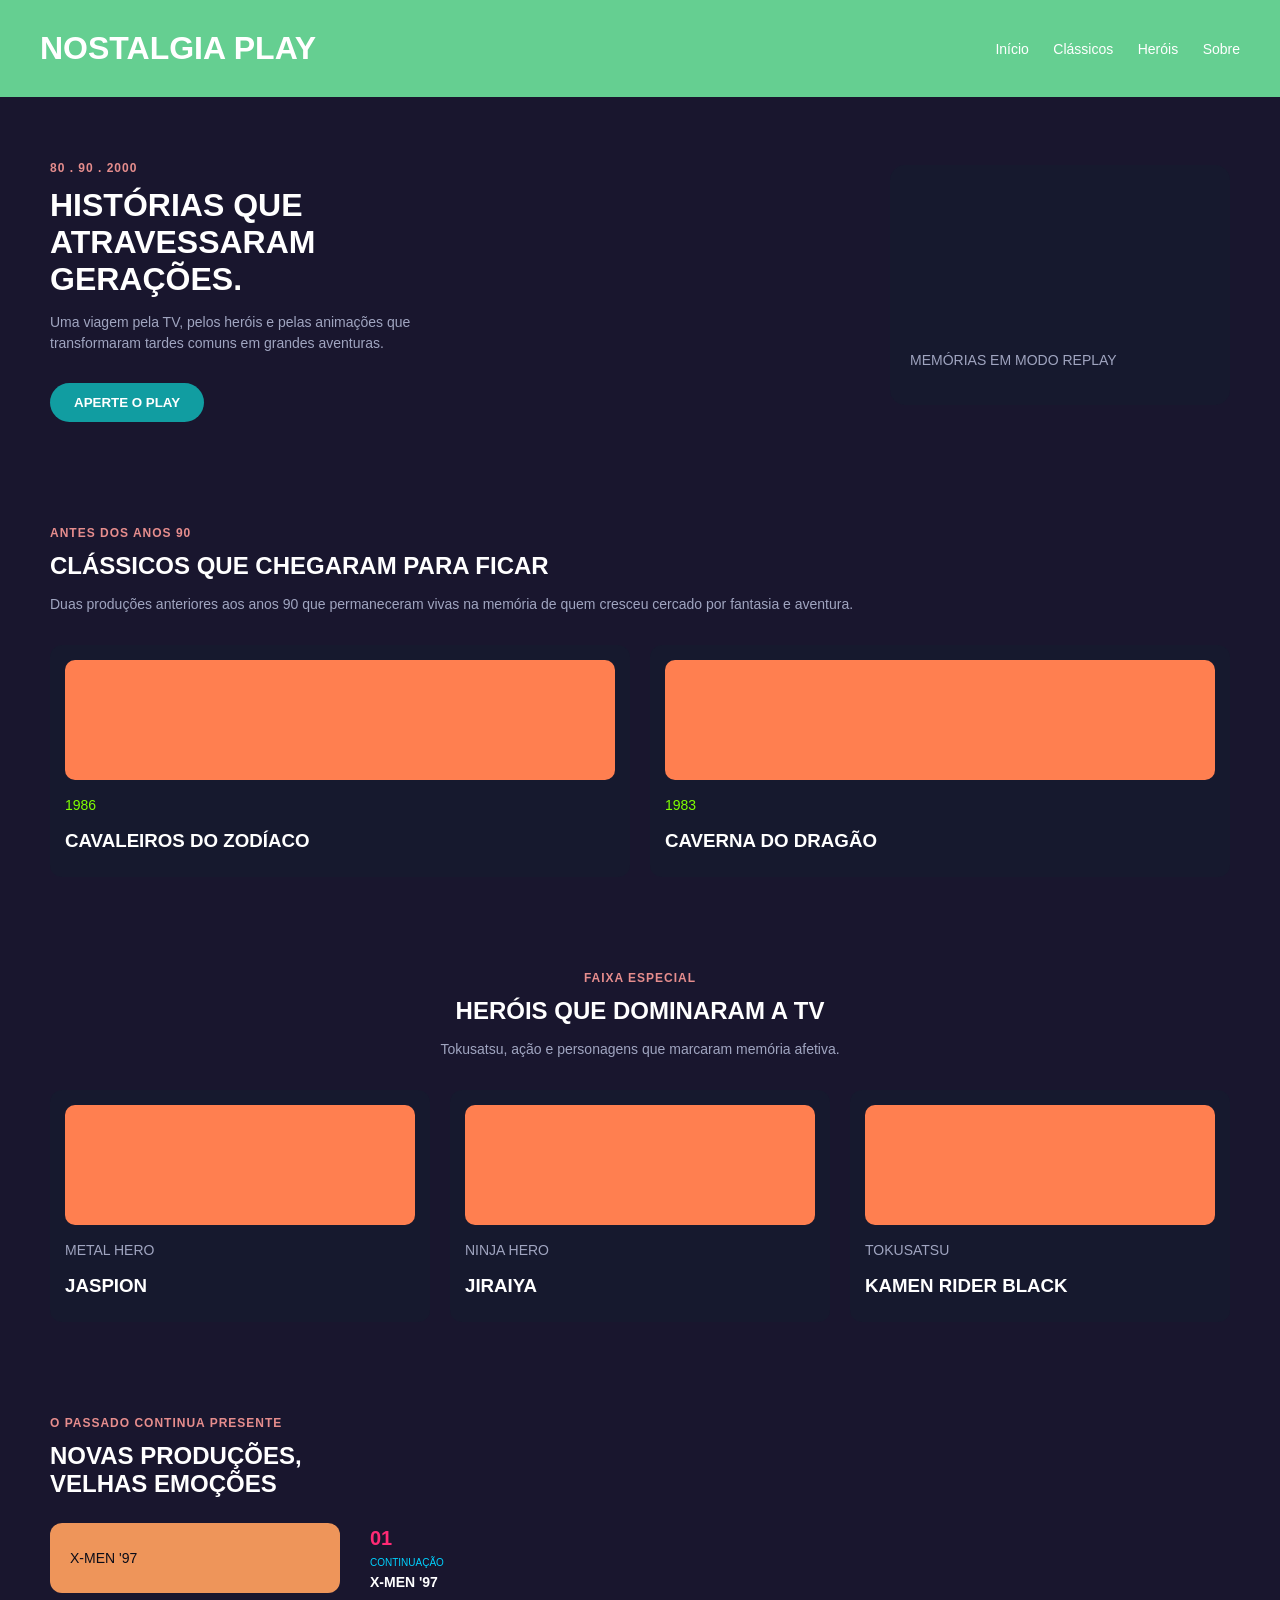
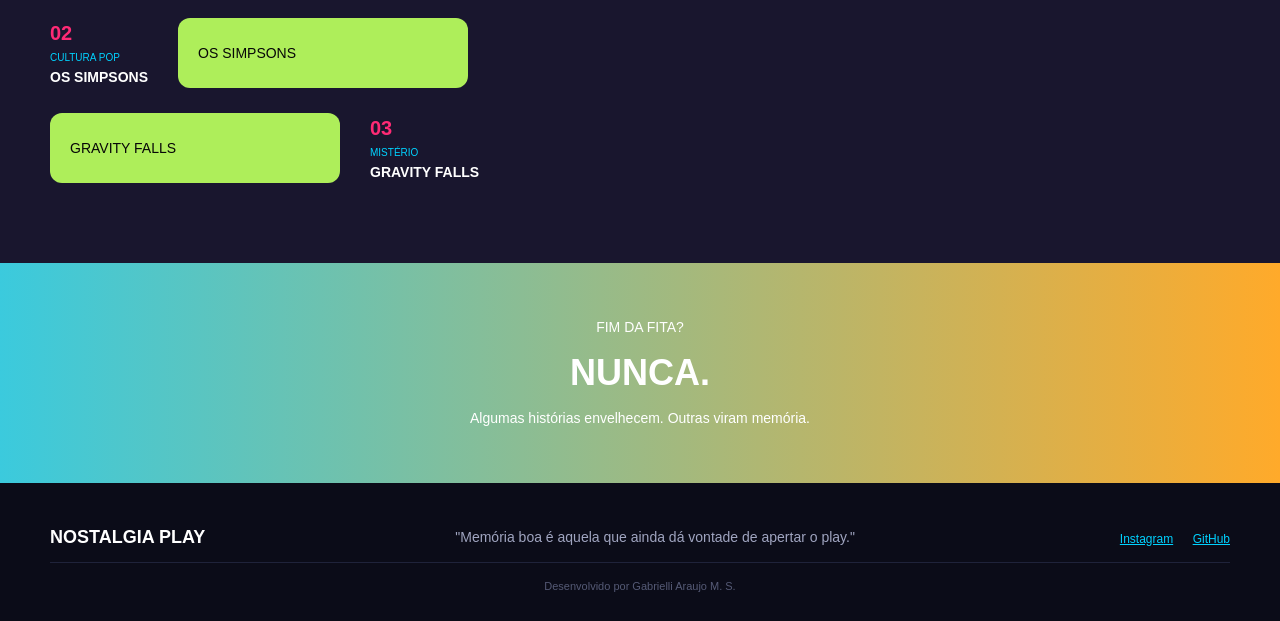
==== LIMA/Somativa/index.html @ e6df50cd "Somativa 22/10/2026" ====
<!DOCTYPE html>
<html lang="pt-BR">
<head>
    <meta charset="UTF-8">
    <title>Nostalgia Play</title>
    <link rel="stylesheet" href="style.css">
</head>
<body>
    <header>
        <nav>
            <div class="logo"><h1>NOSTALGIA PLAY</h1></div>
            <div class="abadepesquisa">
                <a href="#">Início</a>
                <a href="#">Clássicos</a>
                <a href="#">Heróis</a>
                <a href="#">Sobre</a>
            </div>
        </nav>
    </header>

    
    <section class="banner-principal">
        <div class="texto-banner">
            <p class="subtitulo">80 . 90 . 2000</p>
            <h1>HISTÓRIAS QUE ATRAVESSARAM GERAÇÕES.</h1>
            <p>Uma viagem pela TV, pelos heróis e pelas animações que transformaram tardes comuns em grandes aventuras.</p>
            <button class="botao-play">APERTE O PLAY</button>
        </div>
        <div class="imagem-ilustracao">
            <div class="bloco-card">
                <p>MEMÓRIAS EM MODO REPLAY</p>
            </div>
        </div>
    </section>

   
    <section class="secao-classicos">
        <p class="subtitulo">ANTES DOS ANOS 90</p>
        <h2>CLÁSSICOS QUE CHEGARAM PARA FICAR</h2>
        <p class="descricao-secao">Duas produções anteriores aos anos 90 que permaneceram vivas na memória de quem cresceu cercado por fantasia e aventura.</p>

        <div class="container-cards">
          
            <div class="card-item">
                <div class="caixa-cor roxo">
                    <div class="circulo azul-claro"></div>
                </div>
                <p class="ano">1986</p>
                <h3>CAVALEIROS DO ZODÍACO</h3>
            </div>

           
            <div class="card-item">
                <div class="caixa-cor rosa">
                    <div class="circulo amarelo"></div>
                </div>
                <p class="ano">1983</p>
                <h3>CAVERNA DO DRAGÃO</h3>
            </div>
        </div>
    </section>

    
    <section class="secao-herois">
        <p class="subtitulo centralizado">FAIXA ESPECIAL</p>
        <h2 class="centralizado">HERÓIS QUE DOMINARAM A TV</h2>
        <p class="descricao-secao centralizado">Tokusatsu, ação e personagens que marcaram memória afetiva.</p>

        <div class="container-cards">
            
            <div class="card-heroi">
                <div class="caixa-cor"></div>
                <p class="categoria">METAL HERO</p>
                <h3>JASPION</h3>
            </div>

          
            <div class="card-heroi">
                <div class="caixa-cor"></div>
                <p class="categoria">NINJA HERO</p>
                <h3>JIRAIYA</h3>
            </div>

           
            <div class="card-heroi">
                <div class="caixa-cor"></div>
                <p class="categoria">TOKUSATSU</p>
                <h3>KAMEN RIDER BLACK</h3>
            </div>
        </div>
    </section>

    <section class="secao-presente">
        <p class="subtitulo">O PASSADO CONTINUA PRESENTE</p>
        <h2>NOVAS PRODUÇÕES,<br>VELHAS EMOÇÕES</h2>

        <div class="lista-producoes">
        
            <div class="item-producao">
                <div class="bloco-grande1">
                    <p class="titulo-destaque">X-MEN '97</p>
                    
                </div>
                <div class="">
                    <p class="numero">01</p>
                    <p class="sub-texto">CONTINUAÇÃO</p>
                    <p class="nome-desenho">X-MEN '97</p>
                </div>
            </div>

           
            <div class="item-producao">
                <div class="texto-lado">
                    <p class="numero">02</p>
                    <p class="sub-texto">CULTURA POP</p>
                    <p class="nome-desenho">OS SIMPSONS</p>
                </div>
                <div class="bloco-grande2">
                    <p class="titulo-destaque">OS SIMPSONS</p>
                    
                </div>
            </div>

           
            <div class="item-producao">
                <div class="bloco-grande2">
                    <p class="titulo-destaque">GRAVITY FALLS</p>
                    <div class="circulo rosa"></div>
                </div>
                <div class="texto-lado">
                    <p class="numero">03</p>
                    <p class="sub-texto">MISTÉRIO</p>
                    <p class="nome-desenho">GRAVITY FALLS</p>
                </div>
            </div>
        </div>
    </section>

   
    <section class="banner-final">
        <p>FIM DA FITA?</p>
        <h2>NUNCA.</h2>
        <p>Algumas histórias envelhecem. Outras viram memória.</p>
    </section>

    <footer>
        <div class="rodape">
            <div class="logo">NOSTALGIA <span>PLAY</span></div>
            <p class="frase-rodape">"Memória boa é aquela que ainda dá vontade de apertar o play."</p>
            <div class="redes-sociais">
                <a href="#">Instagram</a>
                <a href="#">GitHub</a>
            </div>
        </div>
        <p class="creditos">Desenvolvido por Gabrielli Araujo M. S.</p>
    </footer>

</body>
</html>
---- LIMA/Somativa/style.css ----
body {
    background-color: #19162e;
    color: #ffffff; 
    font-family: Arial, sans-serif;
    margin: 0;
    padding: 0;
}


header {
    background-color: #65cf91;
    padding: 20px 40px;
}

nav {
    display: flex;
    justify-content: space-between;
    align-items: center;
}

.logo {
    font-weight: bold;
    font-size: 18px;
}


nav  a {
    color: #ffffff;
    text-decoration: none;
    margin-left: 20px;
    font-size: 14px;
}

.subtitulo {
    color: #e68d8d;
    font-size: 12px;
    font-weight: bold;
    letter-spacing: 1px;
    margin-bottom: 5px;
}

h1, h2, h3 {
    margin: 10px 0;
}

h1 {
    font-size: 32px;
}

h2 {
    font-size: 24px;
}

p {
    color: #a0a5c0;
    font-size: 14px;
    line-height: 1.5;
}

.centralizado {
    text-align: center;
}


.botao-play {
    background-color: #119da1;
    color: white;
    border: none;
    padding: 12px 24px;
    border-radius: 20px;
    font-weight: bold;
    cursor: pointer;
    margin-top: 15px;
}


.banner-principal {
    display: flex;
    padding: 50px;
    justify-content: space-between;
    align-items: center;
}

.texto-banner {
    max-width: 450px;
}

.imagem-ilustracao {
    width: 300px;
    height: 200px;
    background-color: #16192e;
    border-radius: 15px;
    padding: 20px;
    display: flex;
    align-items: flex-end;
}


.secao-classicos{
    padding: 40px 50px;
}
.secao-herois{
    padding: 40px 50px
}

.secao-presente{
    padding: 40px 50px;
}


.container-cards {
    display: flex;
    gap: 20px;
    margin-top: 30px;
}

.card-item, .card-heroi {
    background-color: #16192e;
    padding: 15px;
    border-radius: 12px;
    width: 100%;
}




.caixa-cor{
    background-color: coral;
     height: 120px;
    border-radius: 10px;
    position: relative;
    margin-bottom: 15px;
}


.ano{
    color: chartreuse;
}

.item-producao {
    display: flex;
    align-items: center;
    gap: 30px;
    margin-top: 25px;
}

.bloco-grande {
    width: 250px;
    height: 70px;
    border-radius: 12px;
    display: flex;
    align-items: center;
    justify-content: space-between;
    padding: 0 20px;
    position: relative;
}

.bloco-grande1{
    background-color:#ee955a;
       width: 250px;
    height: 70px;
    border-radius: 12px;
    display: flex;
    align-items: center;
    justify-content: space-between;
    padding: 0 20px;
    position: relative;
    p{
        color: #0b0c18;
    }
}

.bloco-grande2{
    background-color:#aeee5a;
       width: 250px;
    height: 70px;
    border-radius: 12px;
    display: flex;
    align-items: center;
    justify-content: space-between;
    padding: 0 20px;
    position: relative;
    p{
        color: #070707
    }
}





.bloco-grande .titulo-destaque {
    color: #0d0f1d;
    font-weight: bold;
    font-size: 18px;
    margin: 0;
}

.texto-lado {
    display: flex;
    flex-direction: column;
}

.numero {
    color: #ff2a75;
    font-size: 20px;
    font-weight: bold;
    margin: 0;
}

.sub-texto {
    color: #00d2ff;
    font-size: 10px;
    margin: 2px 0;
}

.nome-desenho {
    color: #ffffff;
    font-weight: bold;
    margin: 0;
}


.banner-final {
    background: linear-gradient(90deg, #3bcadd, #ffaa2a);
    text-align: center;
    padding: 40px 20px;
    margin-top: 40px;
}

.banner-final h2 {
    font-size: 36px;
    margin: 5px 0;
}

.banner-final p {
    color: #ffffff;
}


footer {
    background-color: #0b0c18;
    padding: 30px 50px 15px 50px;
}

.rodape {
    display: flex;
    justify-content: space-between;
    align-items: center;
    border-bottom: 1px solid #1f233a;
}


.redes-sociais a {
    color: #00d2ff;
    font-size: 12px;
    margin-left: 15px;
}

.creditos {
    text-align: center;
    font-size: 11px;
    color: #555a75;
    margin-top: 15px;
}
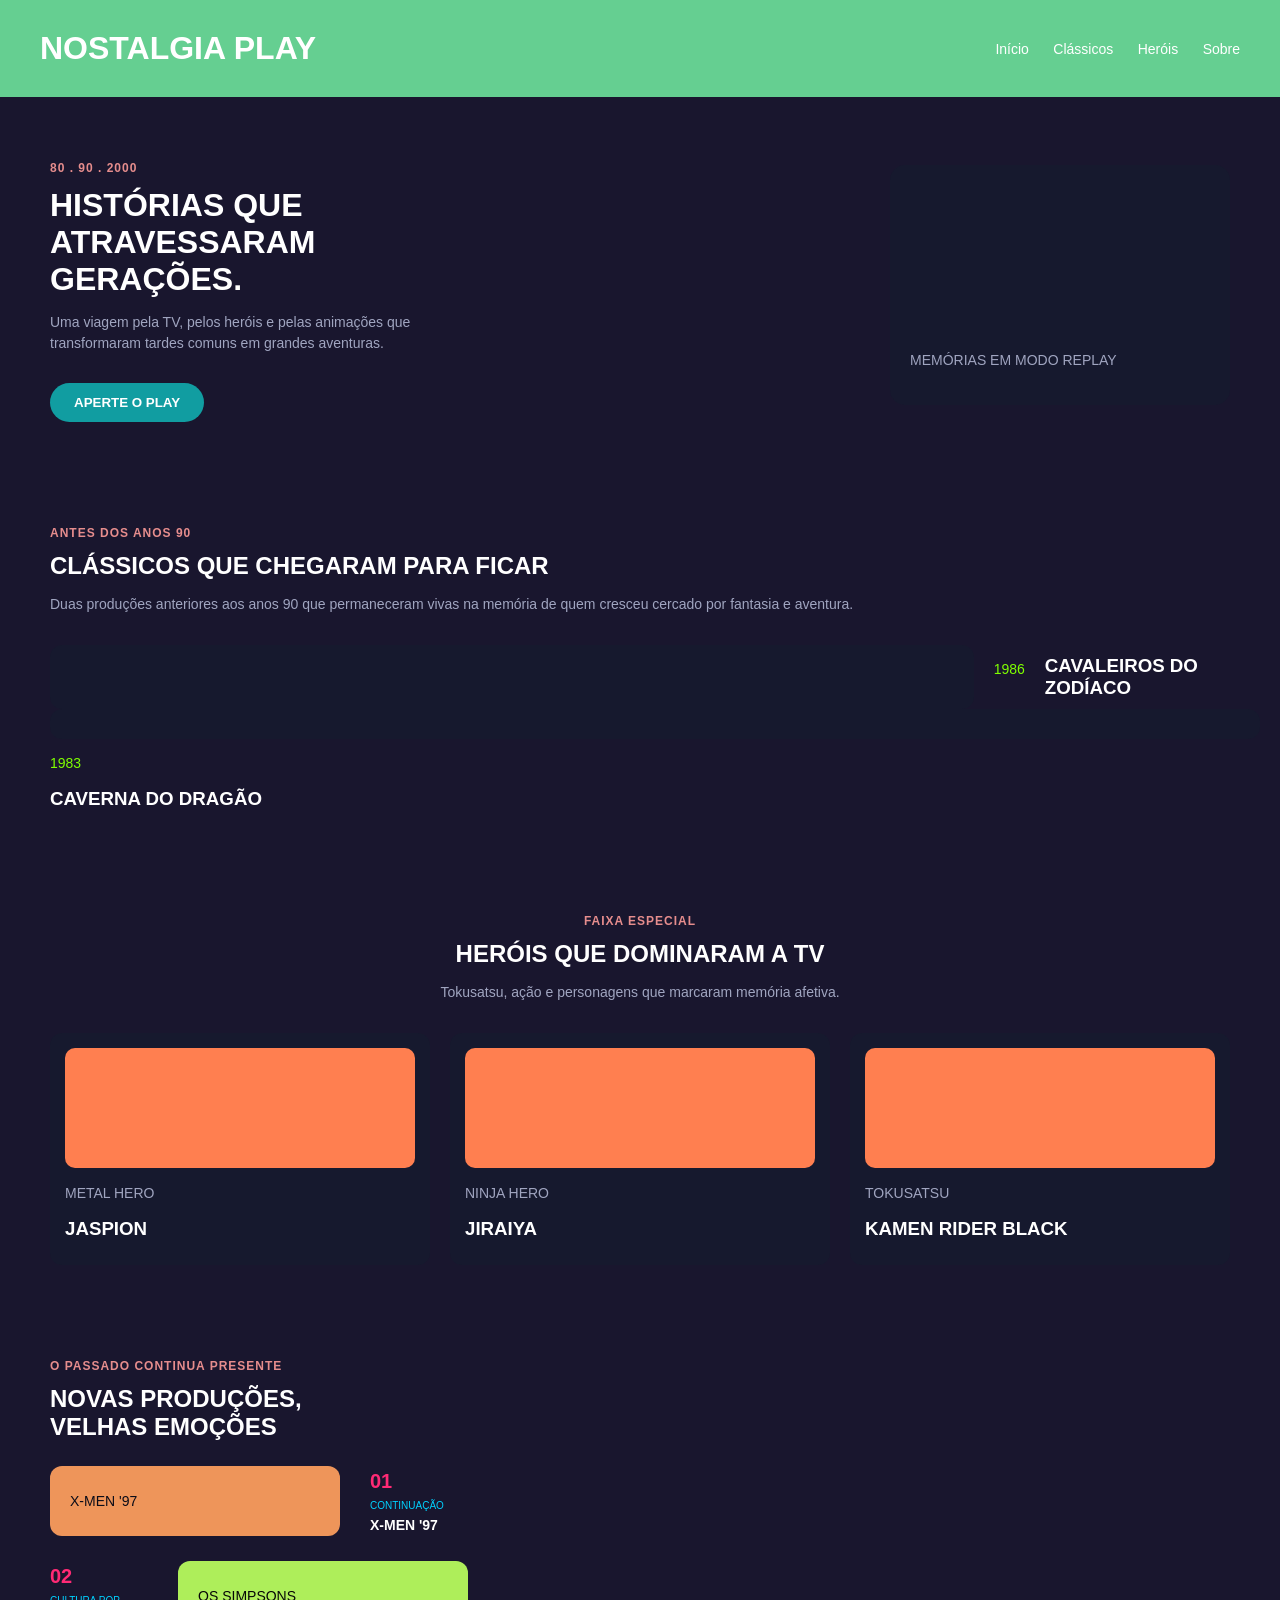
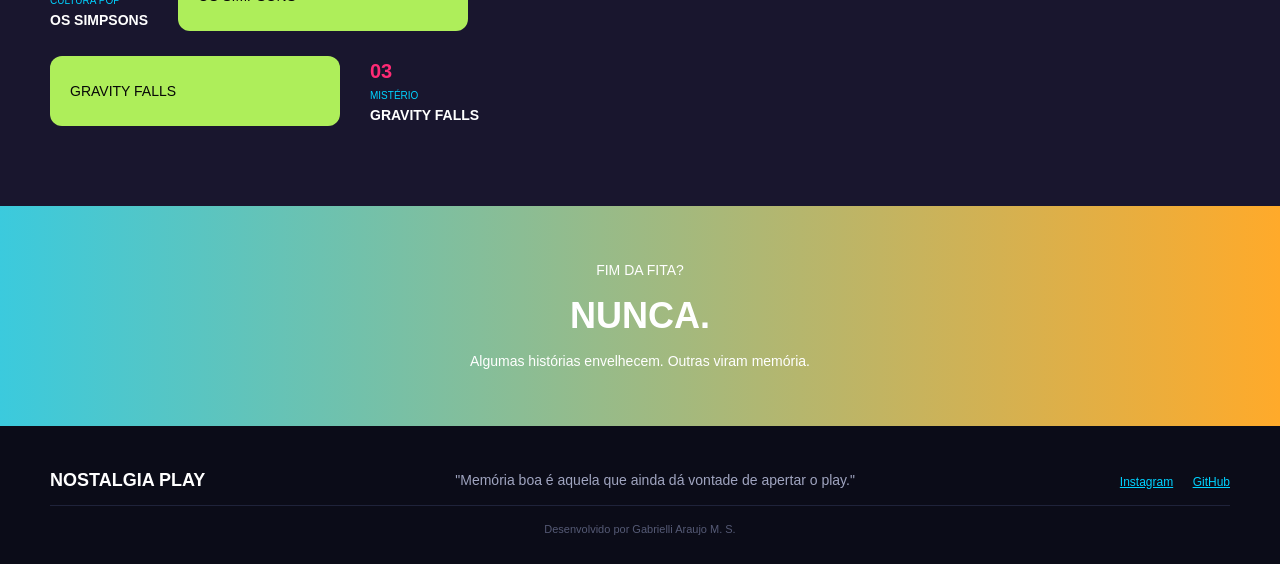
==== commit b2462a58: "Somativa 22/10/2026" ====
--- a/LIMA/Somativa/index.html
+++ b/LIMA/Somativa/index.html
@@ -41,19 +41,13 @@
 
         <div class="container-cards">
           
-            <div class="card-item">
-                <div class="caixa-cor roxo">
-                    <div class="circulo azul-claro"></div>
-                </div>
+            <div class="card-item"></div>
                 <p class="ano">1986</p>
                 <h3>CAVALEIROS DO ZODÍACO</h3>
             </div>
 
            
-            <div class="card-item">
-                <div class="caixa-cor rosa">
-                    <div class="circulo amarelo"></div>
-                </div>
+            <div class="card-item"></div>
                 <p class="ano">1983</p>
                 <h3>CAVERNA DO DRAGÃO</h3>
             </div>
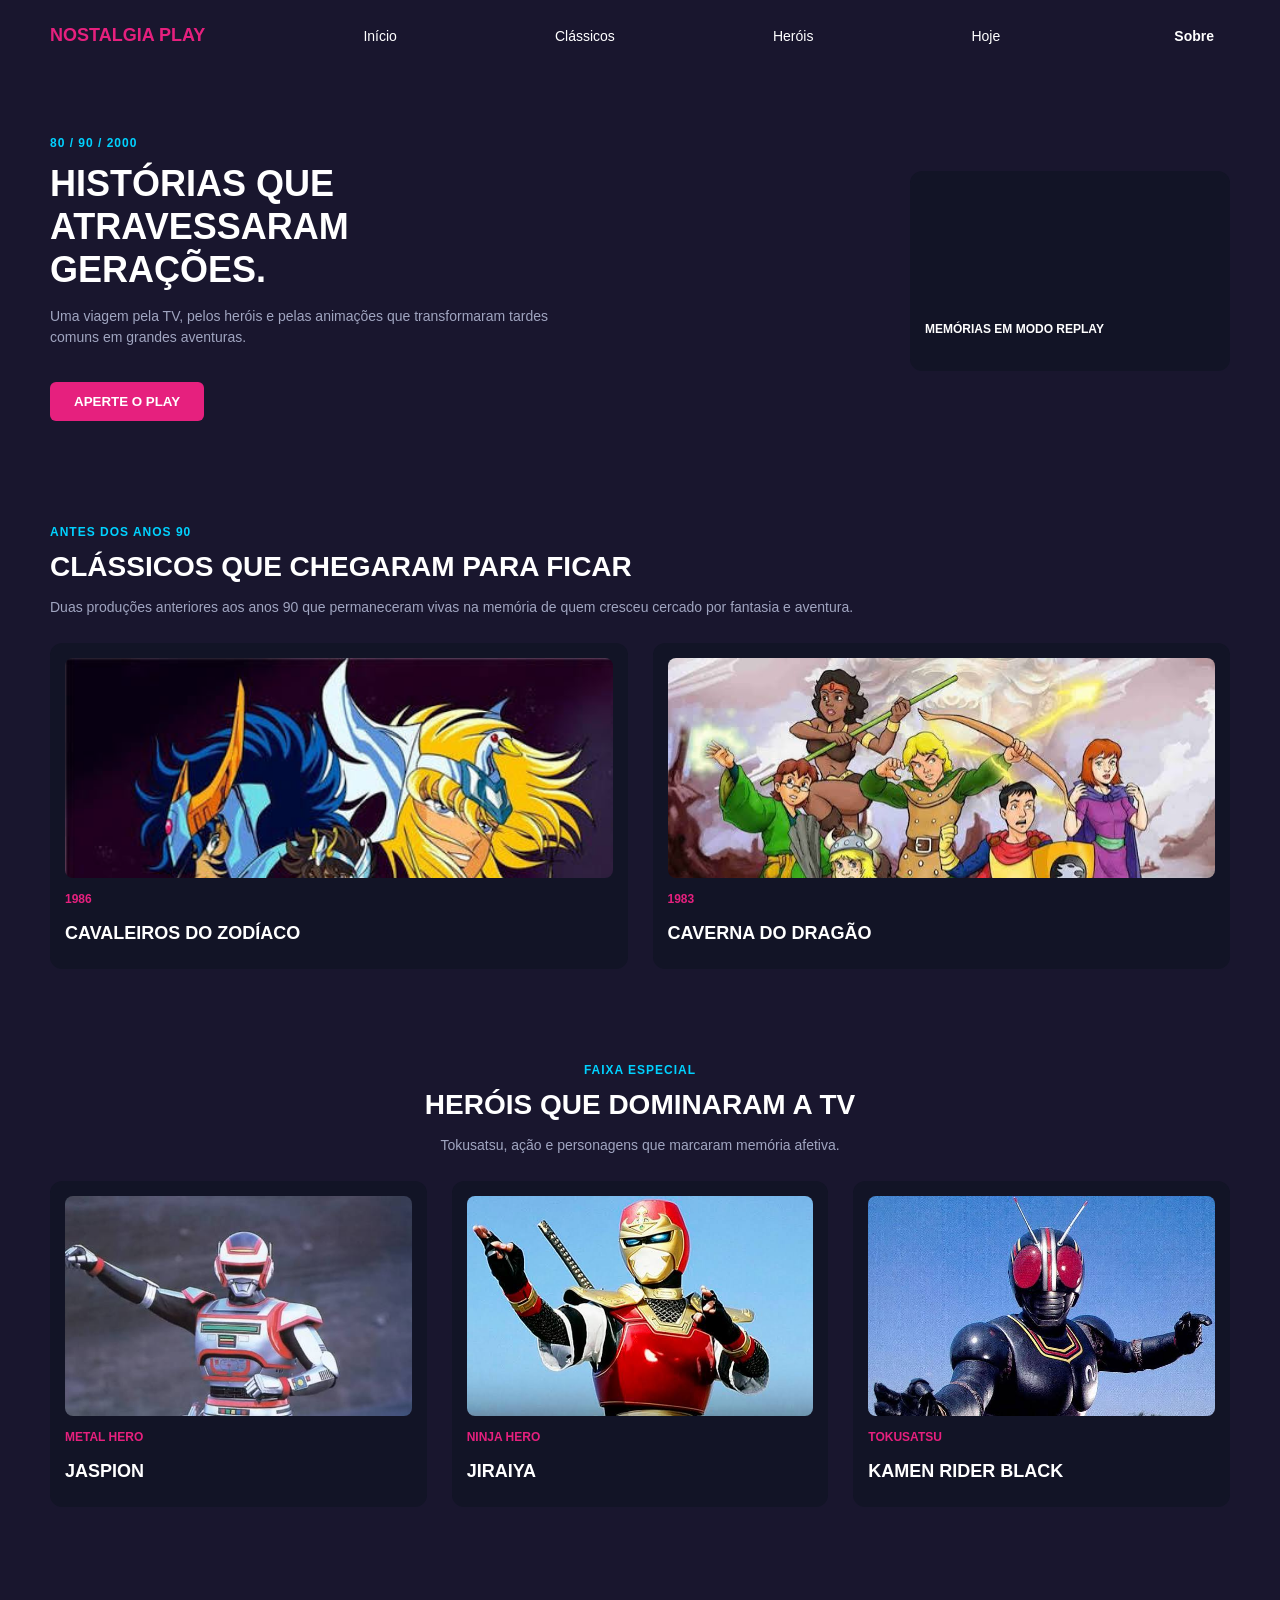
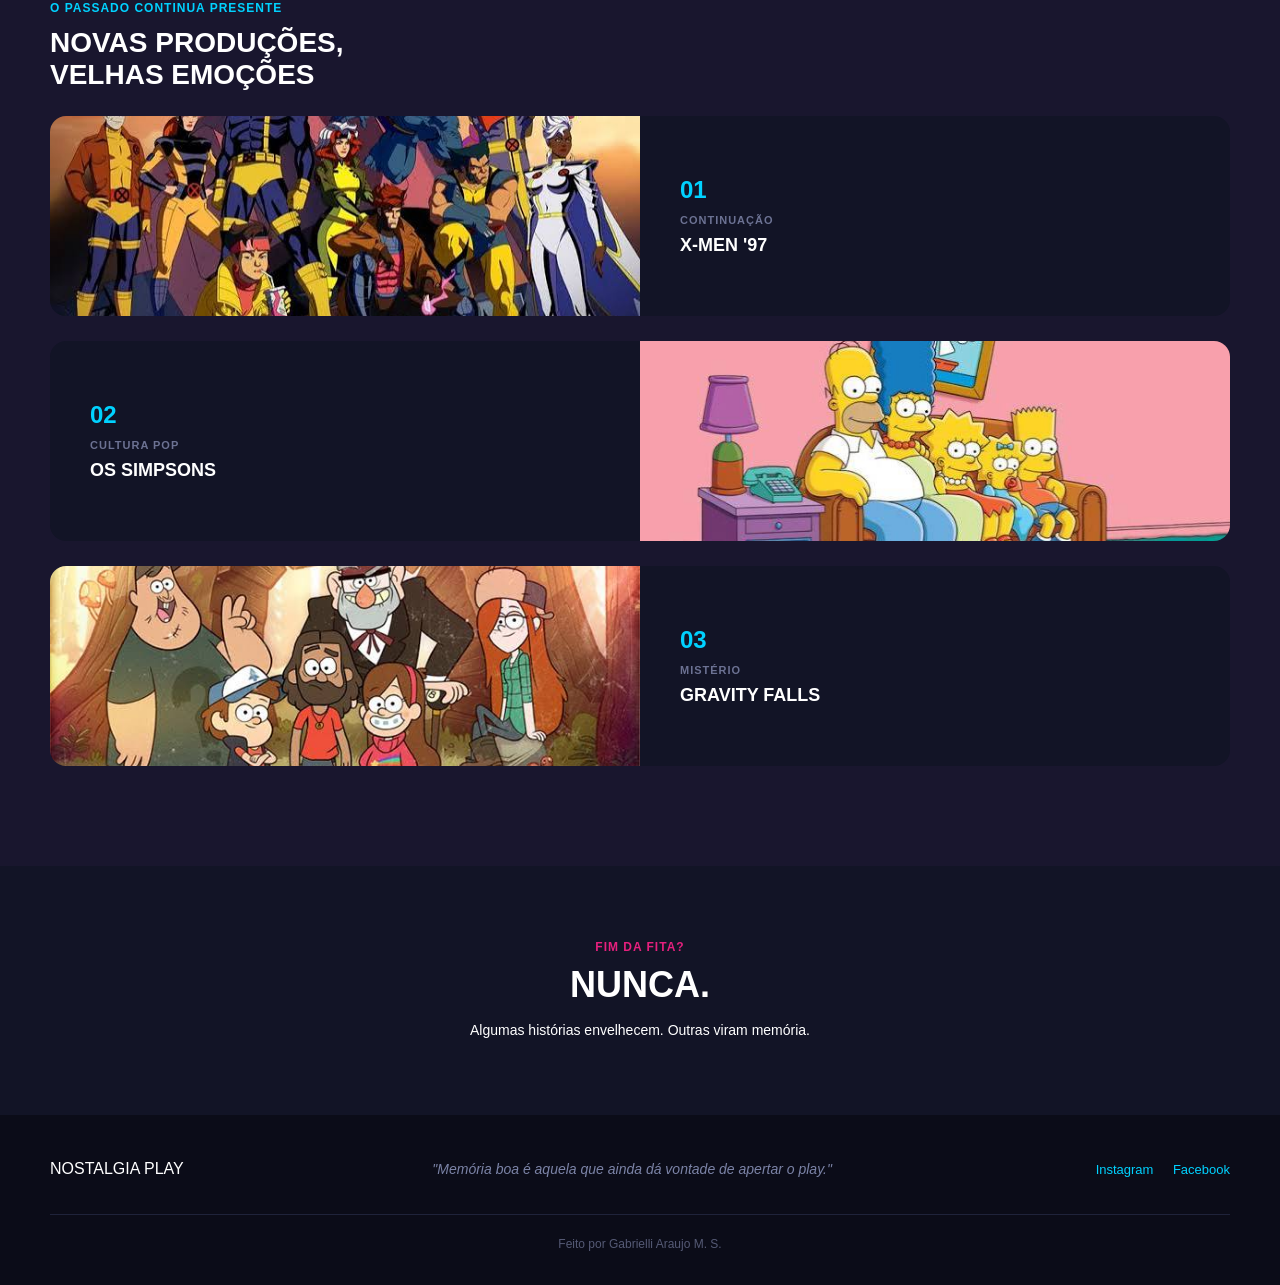
==== commit 452db97a: "Continuação Somativa" ====
--- a/LIMA/Somativa/index.html
+++ b/LIMA/Somativa/index.html
@@ -8,149 +8,126 @@
 <body>
     <header>
         <nav>
-            <div class="logo"><h1>NOSTALGIA PLAY</h1></div>
-            <div class="abadepesquisa">
-                <a href="#">Início</a>
-                <a href="#">Clássicos</a>
-                <a href="#">Heróis</a>
-                <a href="#">Sobre</a>
-            </div>
+            <article class="logo"><h1>NOSTALGIA PLAY</h1></article>
+            <a href="Início">Início</a>
+            <a href="Clássicos">Clássicos</a>
+            <a href="Heróis">Heróis</a>
+            <a href="Hoje">Hoje</a>
+            <a class="botao" href="sobre">Sobre</a>
         </nav>
     </header>
 
-    
     <section class="banner-principal">
-        <div class="texto-banner">
-            <p class="subtitulo">80 . 90 . 2000</p>
+        <article class="texto-banner">
+            <p class="subtitulo">80 / 90 / 2000</p>
             <h1>HISTÓRIAS QUE ATRAVESSARAM GERAÇÕES.</h1>
             <p>Uma viagem pela TV, pelos heróis e pelas animações que transformaram tardes comuns em grandes aventuras.</p>
             <button class="botao-play">APERTE O PLAY</button>
-        </div>
-        <div class="imagem-ilustracao">
-            <div class="bloco-card">
+        </article>
+        <article class="imagem-ilustracao">
+            <article class="bloco-foto1">
                 <p>MEMÓRIAS EM MODO REPLAY</p>
-            </div>
-        </div>
+                <img src="imagens/" alt="">
+            </article>
+        </article>
     </section>
 
-   
     <section class="secao-classicos">
         <p class="subtitulo">ANTES DOS ANOS 90</p>
         <h2>CLÁSSICOS QUE CHEGARAM PARA FICAR</h2>
         <p class="descricao-secao">Duas produções anteriores aos anos 90 que permaneceram vivas na memória de quem cresceu cercado por fantasia e aventura.</p>
 
-        <div class="container-cards">
-          
-            <div class="card-item"></div>
+        <article class="container-cards">
+            <article class="card-item">
+                <img src="imagens/cavaleiros_do_zodiaco.jpg" alt="Cavaleiros do Zodíaco">
                 <p class="ano">1986</p>
                 <h3>CAVALEIROS DO ZODÍACO</h3>
-            </div>
+            </article>
 
-           
-            <div class="card-item"></div>
+            <article class="card-item">
+                <img src="imagens/caverna_do_dragão.jpg" alt="Caverna do Dragão">
                 <p class="ano">1983</p>
                 <h3>CAVERNA DO DRAGÃO</h3>
-            </div>
-        </div>
+            </article>
+        </article>
     </section>
 
-    
     <section class="secao-herois">
         <p class="subtitulo centralizado">FAIXA ESPECIAL</p>
         <h2 class="centralizado">HERÓIS QUE DOMINARAM A TV</h2>
         <p class="descricao-secao centralizado">Tokusatsu, ação e personagens que marcaram memória afetiva.</p>
 
-        <div class="container-cards">
-            
-            <div class="card-heroi">
-                <div class="caixa-cor"></div>
+        <article class="container-cards">
+            <article class="card-heroi">
+                <img src="imagens/jaspion2.jpg" alt="jaspion">
                 <p class="categoria">METAL HERO</p>
                 <h3>JASPION</h3>
-            </div>
+            </article>
 
-          
-            <div class="card-heroi">
-                <div class="caixa-cor"></div>
+            <article class="card-heroi">
+                <img src="imagens/jiraiya2.jpg" alt="jiraiya">
                 <p class="categoria">NINJA HERO</p>
                 <h3>JIRAIYA</h3>
-            </div>
+            </article>
 
-           
-            <div class="card-heroi">
-                <div class="caixa-cor"></div>
+            <article class="card-heroi">
+                <img src="imagens/kamen_rider.jpg" alt="Tokusatsu">
                 <p class="categoria">TOKUSATSU</p>
                 <h3>KAMEN RIDER BLACK</h3>
-            </div>
-        </div>
+            </article>
+        </article>
     </section>
 
     <section class="secao-presente">
         <p class="subtitulo">O PASSADO CONTINUA PRESENTE</p>
         <h2>NOVAS PRODUÇÕES,<br>VELHAS EMOÇÕES</h2>
 
-        <div class="lista-producoes">
-        
-            <div class="item-producao">
-                <div class="bloco-grande1">
-                    <p class="titulo-destaque">X-MEN '97</p>
-                    
-                </div>
-                <div class="">
+        <article class="lista-producoes">
+            <article class="card-producao">
+                <img src="imagens/x-men.jpg" alt="X-Men '97">
+                <article class="texto-lado">
                     <p class="numero">01</p>
                     <p class="sub-texto">CONTINUAÇÃO</p>
                     <p class="nome-desenho">X-MEN '97</p>
-                </div>
-            </div>
+                </article>
+            </article>
 
-           
-            <div class="item-producao">
-                <div class="texto-lado">
+            <article class="card-producao inverte">
+                <article class="texto-lado">
                     <p class="numero">02</p>
                     <p class="sub-texto">CULTURA POP</p>
                     <p class="nome-desenho">OS SIMPSONS</p>
-                </div>
-                <div class="bloco-grande2">
-                    <p class="titulo-destaque">OS SIMPSONS</p>
-                    
-                </div>
-            </div>
+                </article>
+                <img src="imagens/simpsons.jpg" alt="Os Simpsons">
+            </article>
 
-           
-            <div class="item-producao">
-                <div class="bloco-grande2">
-                    <p class="titulo-destaque">GRAVITY FALLS</p>
-                    <div class="circulo rosa"></div>
-                </div>
-                <div class="texto-lado">
+            <article class="card-producao">
+                <img src="imagens/gravity falss.jpg" alt="Gravity Falls">
+                <article class="texto-lado">
                     <p class="numero">03</p>
                     <p class="sub-texto">MISTÉRIO</p>
                     <p class="nome-desenho">GRAVITY FALLS</p>
-                </div>
-            </div>
-        </div>
+                </article>
+            </article>
+        </article>
     </section>
 
-   
-    <section class="banner-final">
-        <p>FIM DA FITA?</p>
+    <section class="banner-fim">
+        <p class="subtitulo">FIM DA FITA?</p>
         <h2>NUNCA.</h2>
         <p>Algumas histórias envelhecem. Outras viram memória.</p>
     </section>
 
     <footer>
-        <div class="rodape">
-            <div class="logo">NOSTALGIA <span>PLAY</span></div>
+        <article class="rodape">
+            <article class="logo">NOSTALGIA PLAY</article>
             <p class="frase-rodape">"Memória boa é aquela que ainda dá vontade de apertar o play."</p>
-            <div class="redes-sociais">
+            <article class="redes-sociais">
                 <a href="#">Instagram</a>
-                <a href="#">GitHub</a>
-            </div>
-        </div>
-        <p class="creditos">Desenvolvido por Gabrielli Araujo M. S.</p>
+                <a href="#">Facebook</a>
+            </article>
+        </article>
+        <p class="creditos">Feito por Gabrielli Araujo M. S.</p>
     </footer>
-
 </body>
-</html>
-
-
-
+</html>
--- a/LIMA/Somativa/style.css
+++ b/LIMA/Somativa/style.css
@@ -1,15 +1,25 @@
+:root {
+    --roxo: #8622e4;
+    --rosa: #ff00dd;
+    --corbotao: #e6207e;
+    --fundo-card: #121426;
+}
+
+* {
+    box-sizing: border-box;
+}
+
 body {
     background-color: #19162e;
     color: #ffffff; 
-    font-family: Arial, sans-serif;
+    font-family: 'Lucida Sans', 'Lucida Sans Regular', 'Lucida Grande', 'Lucida Sans Unicode', Geneva, Verdana, sans-serif;
     margin: 0;
     padding: 0;
 }
 
-
 header {
-    background-color: #65cf91;
-    padding: 20px 40px;
+    background-color: #19162e;
+    padding: 20px 50px;
 }
 
 nav {
@@ -18,38 +28,51 @@
     align-items: center;
 }
 
-.logo {
+.logo h1 {
+    color: #e6207e;
     font-weight: bold;
     font-size: 18px;
-}
-
-
-nav  a {
+    margin: 0;
+}
+
+nav a {
     color: #ffffff;
     text-decoration: none;
     margin-left: 20px;
     font-size: 14px;
 }
 
+.botao {
+    background-color: transparent;
+    border: none;
+    padding: 8px 16px;
+    border-radius: 20px;
+    font-weight: bold;
+    color: #fff;
+}
+
+.banner-principal {
+    display: flex;
+    padding: 50px;
+    justify-content: space-between;
+    align-items: center;
+}
+
+.texto-banner {
+    max-width: 500px;
+}
+
 .subtitulo {
-    color: #e68d8d;
+    color: #00d2ff;
     font-size: 12px;
     font-weight: bold;
     letter-spacing: 1px;
-    margin-bottom: 5px;
-}
-
-h1, h2, h3 {
-    margin: 10px 0;
-}
-
-h1 {
-    font-size: 32px;
-}
-
-h2 {
-    font-size: 24px;
-}
+    margin-bottom: 8px;
+}
+
+h1 { font-size: 36px; margin: 10px 0; font-weight: 800; line-height: 1.2; }
+h2 { font-size: 28px; margin: 10px 0; font-weight: 800; }
+h3 { margin: 10px 0; font-size: 18px; font-weight: bold; }
 
 p {
     color: #a0a5c0;
@@ -57,190 +80,153 @@
     line-height: 1.5;
 }
 
-.centralizado {
-    text-align: center;
-}
-
+.centralizado { text-align: center; }
 
 .botao-play {
-    background-color: #119da1;
+    background-color: var(--corbotao);
     color: white;
     border: none;
     padding: 12px 24px;
-    border-radius: 20px;
-    font-weight: bold;
+    border-radius: 6px;
+    font-weight: bold;
+    margin-top: 20px;
     cursor: pointer;
-    margin-top: 15px;
-}
-
-
-.banner-principal {
-    display: flex;
-    padding: 50px;
-    justify-content: space-between;
-    align-items: center;
-}
-
-.texto-banner {
-    max-width: 450px;
 }
 
 .imagem-ilustracao {
-    width: 300px;
+    width: 320px;
     height: 200px;
-    background-color: #16192e;
-    border-radius: 15px;
-    padding: 20px;
-    display: flex;
-    align-items: flex-end;
-}
-
-
-.secao-classicos{
+    background-color: var(--fundo-card);
+    border-radius: 12px;
+    padding: 15px;
+    display: flex;
+    flex-direction: column;
+    justify-content: flex-end;
+}
+
+.bloco-foto1 p {
+    color: #fff;
+    font-weight: bold;
+    font-size: 12px;
+    margin: 0;
+}
+
+.secao-classicos, .secao-herois, .secao-presente {
     padding: 40px 50px;
 }
-.secao-herois{
-    padding: 40px 50px
-}
-
-.secao-presente{
-    padding: 40px 50px;
-}
-
 
 .container-cards {
-    display: flex;
-    gap: 20px;
-    margin-top: 30px;
+    display: grid;
+    grid-template-columns: repeat(2, 1fr);
+    gap: 25px;
+    margin-top: 25px;
+    width: 100%;
+}
+
+.secao-herois .container-cards {
+    grid-template-columns: repeat(3, 1fr);
 }
 
 .card-item, .card-heroi {
-    background-color: #16192e;
+    background-color: var(--fundo-card);
     padding: 15px;
     border-radius: 12px;
+    display: flex;
+    flex-direction: column;
+}
+
+.card-item img, .card-heroi img {
     width: 100%;
-}
-
-
-
-
-.caixa-cor{
-    background-color: coral;
-     height: 120px;
-    border-radius: 10px;
-    position: relative;
-    margin-bottom: 15px;
-}
-
-
-.ano{
-    color: chartreuse;
-}
-
-.item-producao {
-    display: flex;
-    align-items: center;
-    gap: 30px;
+    height: 220px;
+    object-fit: cover;
+    object-position: top center;
+    border-radius: 8px;
+    margin-bottom: 12px;
+}
+
+.ano, .categoria {
+    color: #e6207e;
+    font-size: 12px;
+    font-weight: bold;
+    margin: 0 0 5px 0;
+}
+
+.lista-producoes {
+    display: flex;
+    flex-direction: column;
+    gap: 25px;
     margin-top: 25px;
 }
 
-.bloco-grande {
-    width: 250px;
-    height: 70px;
-    border-radius: 12px;
-    display: flex;
-    align-items: center;
-    justify-content: space-between;
-    padding: 0 20px;
-    position: relative;
-}
-
-.bloco-grande1{
-    background-color:#ee955a;
-       width: 250px;
-    height: 70px;
-    border-radius: 12px;
-    display: flex;
-    align-items: center;
-    justify-content: space-between;
-    padding: 0 20px;
-    position: relative;
-    p{
-        color: #0b0c18;
-    }
-}
-
-.bloco-grande2{
-    background-color:#aeee5a;
-       width: 250px;
-    height: 70px;
-    border-radius: 12px;
-    display: flex;
-    align-items: center;
-    justify-content: space-between;
-    padding: 0 20px;
-    position: relative;
-    p{
-        color: #070707
-    }
-}
-
-
-
-
-
-.bloco-grande .titulo-destaque {
-    color: #0d0f1d;
-    font-weight: bold;
-    font-size: 18px;
-    margin: 0;
+.card-producao {
+    background-color: var(--fundo-card);
+    border-radius: 16px;
+    display: flex;
+    align-items: center;
+    overflow: hidden;
+    height: 200px;
+    width: 100%;
+}
+
+.card-producao img {
+    width: 50%;
+    height: 100%;
+    object-fit: cover;
 }
 
 .texto-lado {
-    display: flex;
-    flex-direction: column;
+    width: 50%;
+    padding: 40px;
+    display: flex;
+    flex-direction: column;
+    justify-content: center;
 }
 
 .numero {
-    color: #ff2a75;
-    font-size: 20px;
+    color: #00d2ff;
+    font-size: 24px;
     font-weight: bold;
     margin: 0;
 }
 
 .sub-texto {
-    color: #00d2ff;
-    font-size: 10px;
-    margin: 2px 0;
+    color: #6c7293;
+    font-size: 11px;
+    margin: 4px 0;
+    font-weight: bold;
+    letter-spacing: 1px;
 }
 
 .nome-desenho {
     color: #ffffff;
-    font-weight: bold;
-    margin: 0;
-}
-
-
-.banner-final {
-    background: linear-gradient(90deg, #3bcadd, #ffaa2a);
+    font-size: 18px;
+    font-weight: bold;
+    margin: 0;
+}
+
+.banner-fim {
+    background-color: var(--fundo-card);
     text-align: center;
-    padding: 40px 20px;
-    margin-top: 40px;
-}
-
-.banner-final h2 {
+    padding: 60px 20px;
+    margin-top: 60px;
+}
+
+.banner-fim .subtitulo {
+    color: #e6207e;
+}
+
+.banner-fim h2 {
     font-size: 36px;
     margin: 5px 0;
 }
 
-.banner-final p {
+.banner-fim p {
     color: #ffffff;
 }
-
 
 footer {
     background-color: #0b0c18;
-    padding: 30px 50px 15px 50px;
+    padding: 30px 50px 20px 50px;
 }
 
 .rodape {
@@ -248,20 +234,24 @@
     justify-content: space-between;
     align-items: center;
     border-bottom: 1px solid #1f233a;
-}
-
+    padding-bottom: 20px;
+}
+
+.frase-rodape {
+    font-style: italic;
+    color: #7b83a6;
+}
 
 .redes-sociais a {
     color: #00d2ff;
-    font-size: 12px;
+    font-size: 13px;
     margin-left: 15px;
+    text-decoration: none;
 }
 
 .creditos {
     text-align: center;
-    font-size: 11px;
+    font-size: 12px;
     color: #555a75;
-    margin-top: 15px;
-}
-
-
+    margin-top: 20px;
+}
